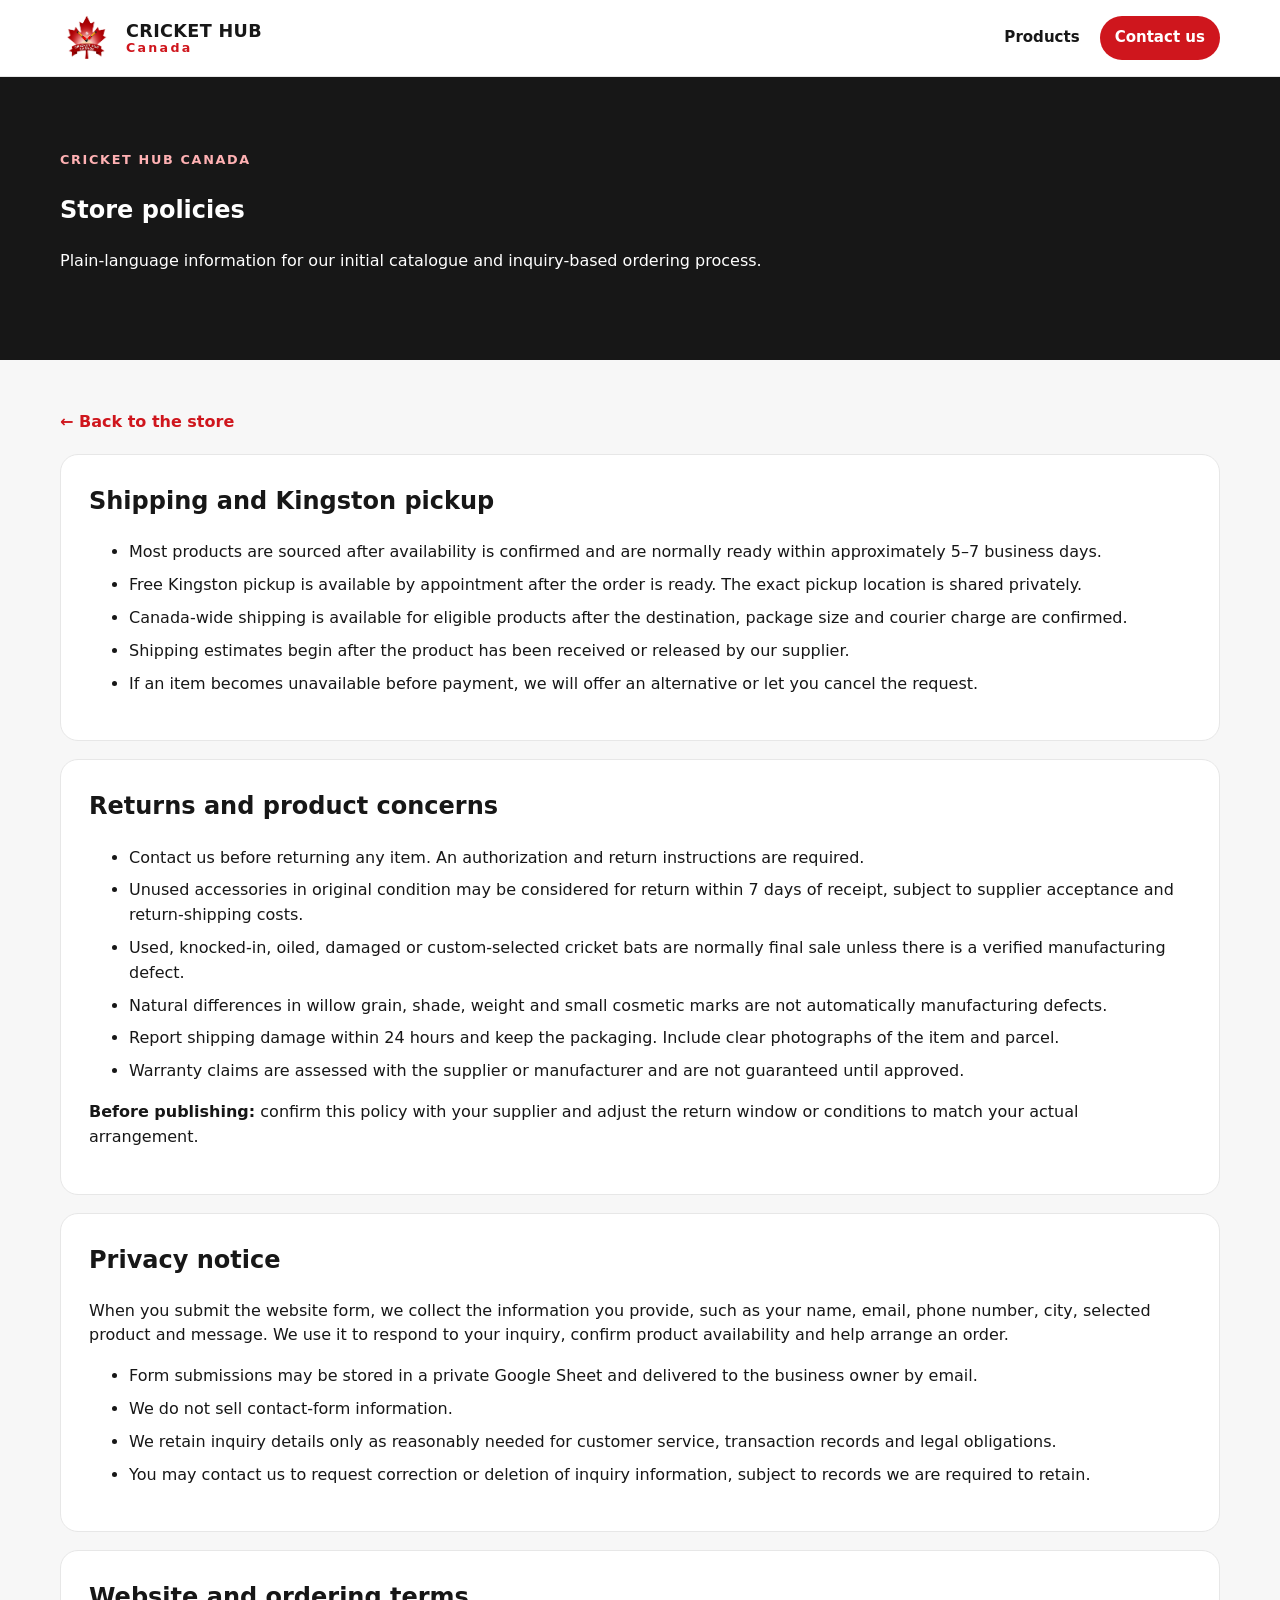
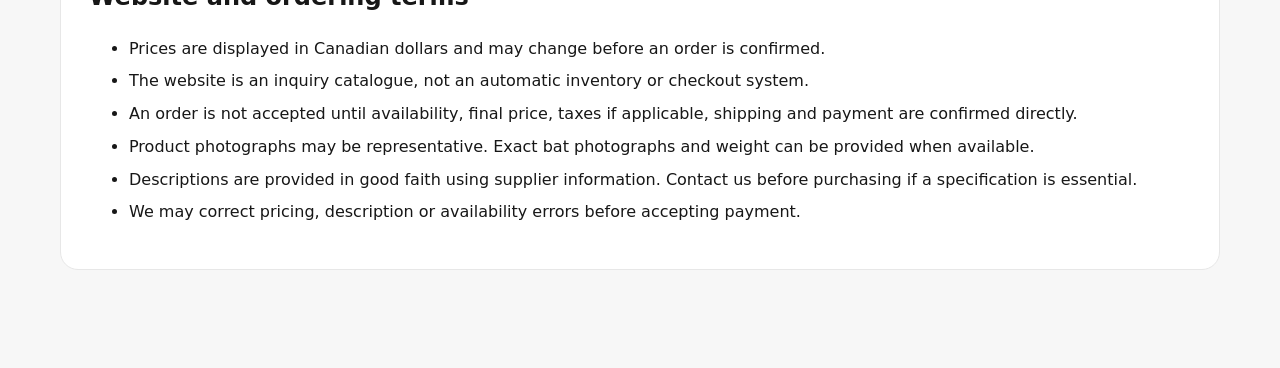
==== policies.html @ ca2ebd6f "Place website files at repository root" ====
<!doctype html>
<html lang="en-CA">
<head>
  <meta charset="utf-8">
  <meta name="viewport" content="width=device-width, initial-scale=1">
  <title>Store Policies | Cricket Hub Canada</title>
  <meta name="description" content="Shipping, pickup, returns, privacy and website terms for Cricket Hub Canada.">
  <link rel="icon" href="assets/images/brand/icon-192.png">
  <link rel="stylesheet" href="assets/css/styles.css">
</head>
<body class="policy-page">
  <header class="site-header">
    <div class="container nav">
      <a class="brand" href="./">
        <img src="assets/images/brand/logo.png" alt="">
        <span class="brand-text"><strong>Cricket Hub</strong><span>Canada</span></span>
      </a>
      <nav class="nav-links" style="display:flex;position:static;border:0;padding:0">
        <a href="./#products">Products</a>
        <a href="./#contact" class="nav-cta">Contact us</a>
      </nav>
    </div>
  </header>
  <main>
    <section class="policy-hero">
      <div class="container">
        <span class="eyebrow">Cricket Hub Canada</span>
        <h1>Store policies</h1>
        <p>Plain-language information for our initial catalogue and inquiry-based ordering process.</p>
      </div>
    </section>
    <div class="container policy-content">
      <a class="back-link" href="./">← Back to the store</a>

      <section class="policy-card" id="shipping">
        <h2>Shipping and Kingston pickup</h2>
        <ul>
          <li>Most products are sourced after availability is confirmed and are normally ready within approximately 5–7 business days.</li>
          <li>Free Kingston pickup is available by appointment after the order is ready. The exact pickup location is shared privately.</li>
          <li>Canada-wide shipping is available for eligible products after the destination, package size and courier charge are confirmed.</li>
          <li>Shipping estimates begin after the product has been received or released by our supplier.</li>
          <li>If an item becomes unavailable before payment, we will offer an alternative or let you cancel the request.</li>
        </ul>
      </section>

      <section class="policy-card" id="returns">
        <h2>Returns and product concerns</h2>
        <ul>
          <li>Contact us before returning any item. An authorization and return instructions are required.</li>
          <li>Unused accessories in original condition may be considered for return within 7 days of receipt, subject to supplier acceptance and return-shipping costs.</li>
          <li>Used, knocked-in, oiled, damaged or custom-selected cricket bats are normally final sale unless there is a verified manufacturing defect.</li>
          <li>Natural differences in willow grain, shade, weight and small cosmetic marks are not automatically manufacturing defects.</li>
          <li>Report shipping damage within 24 hours and keep the packaging. Include clear photographs of the item and parcel.</li>
          <li>Warranty claims are assessed with the supplier or manufacturer and are not guaranteed until approved.</li>
        </ul>
        <p><strong>Before publishing:</strong> confirm this policy with your supplier and adjust the return window or conditions to match your actual arrangement.</p>
      </section>

      <section class="policy-card" id="privacy">
        <h2>Privacy notice</h2>
        <p>When you submit the website form, we collect the information you provide, such as your name, email, phone number, city, selected product and message. We use it to respond to your inquiry, confirm product availability and help arrange an order.</p>
        <ul>
          <li>Form submissions may be stored in a private Google Sheet and delivered to the business owner by email.</li>
          <li>We do not sell contact-form information.</li>
          <li>We retain inquiry details only as reasonably needed for customer service, transaction records and legal obligations.</li>
          <li>You may contact us to request correction or deletion of inquiry information, subject to records we are required to retain.</li>
        </ul>
      </section>

      <section class="policy-card" id="terms">
        <h2>Website and ordering terms</h2>
        <ul>
          <li>Prices are displayed in Canadian dollars and may change before an order is confirmed.</li>
          <li>The website is an inquiry catalogue, not an automatic inventory or checkout system.</li>
          <li>An order is not accepted until availability, final price, taxes if applicable, shipping and payment are confirmed directly.</li>
          <li>Product photographs may be representative. Exact bat photographs and weight can be provided when available.</li>
          <li>Descriptions are provided in good faith using supplier information. Contact us before purchasing if a specification is essential.</li>
          <li>We may correct pricing, description or availability errors before accepting payment.</li>
        </ul>
      </section>
    </div>
  </main>
</body>
</html>
---- assets/css/styles.css ----
:root {
  --red: #cf161d;
  --red-dark: #9f0e13;
  --ink: #171717;
  --muted: #666;
  --line: #e7e7e7;
  --soft: #f7f7f7;
  --white: #fff;
  --success: #146c43;
  --warning: #8a5600;
  --shadow: 0 18px 45px rgba(0,0,0,.10);
  --radius: 18px;
}
* { box-sizing: border-box; }
html { scroll-behavior: smooth; }
body {
  margin: 0;
  font-family: Inter, ui-sans-serif, system-ui, -apple-system, BlinkMacSystemFont, "Segoe UI", sans-serif;
  color: var(--ink);
  background: var(--white);
  line-height: 1.55;
}
body.modal-open { overflow: hidden; }
img { display: block; max-width: 100%; }
a { color: inherit; }
button, input, select, textarea { font: inherit; }
button { cursor: pointer; }
.container { width: min(1160px, calc(100% - 32px)); margin: 0 auto; }
.skip-link {
  position: absolute; left: -9999px; top: 8px; z-index: 2000;
  background: #fff; padding: 10px 14px; border-radius: 8px;
}
.skip-link:focus { left: 12px; }
.announcement {
  background: var(--ink); color: #fff; font-size: .9rem; text-align: center;
  padding: 8px 16px;
}
.site-header {
  position: sticky; top: 0; z-index: 1000;
  background: rgba(255,255,255,.96);
  border-bottom: 1px solid var(--line);
  backdrop-filter: blur(10px);
}
.nav {
  min-height: 76px; display: flex; align-items: center; justify-content: space-between; gap: 20px;
}
.brand { display: inline-flex; align-items: center; gap: 12px; text-decoration: none; font-weight: 900; }
.brand img { width: 54px; height: 54px; object-fit: contain; }
.brand-text { display: flex; flex-direction: column; line-height: 1.05; }
.brand-text strong { font-size: 1.1rem; text-transform: uppercase; letter-spacing: .02em; }
.brand-text span { color: var(--red); font-size: .79rem; font-weight: 800; letter-spacing: .18em; }
.nav-links { display: flex; align-items: center; gap: 20px; }
.nav-links a { text-decoration: none; font-weight: 700; font-size: .94rem; }
.nav-links a:hover { color: var(--red); }
.nav-cta { background: var(--red); color: #fff !important; padding: 10px 15px; border-radius: 999px; }
.menu-toggle { display: none; border: 0; background: transparent; font-size: 1.6rem; }
.hero { background: #181818; color: #fff; }
.hero-grid { display: grid; grid-template-columns: 1.08fr .92fr; align-items: center; min-height: 520px; }
.hero-copy { padding: 64px 0; }
.eyebrow {
  display: inline-flex; align-items: center; gap: 8px; color: #ffb1b3; font-weight: 900;
  text-transform: uppercase; letter-spacing: .13em; font-size: .8rem;
}
.hero h1 { font-size: clamp(2.45rem, 5vw, 5rem); line-height: .98; margin: 18px 0 20px; max-width: 720px; }
.hero p { font-size: 1.1rem; color: #ddd; max-width: 620px; }
.hero-actions { display: flex; flex-wrap: wrap; gap: 12px; margin-top: 28px; }
.btn {
  display: inline-flex; align-items: center; justify-content: center; gap: 8px;
  min-height: 46px; padding: 11px 18px; border-radius: 10px; border: 1px solid transparent;
  text-decoration: none; font-weight: 850; transition: .2s ease;
}
.btn:hover { transform: translateY(-1px); }
.btn-primary { background: var(--red); color: #fff; }
.btn-primary:hover { background: var(--red-dark); }
.btn-light { background: #fff; color: var(--ink); }
.btn-outline { background: transparent; color: var(--ink); border-color: #cfcfcf; }
.btn-outline:hover { border-color: var(--red); color: var(--red); }
.btn-dark { background: var(--ink); color: #fff; }
.hero-media { align-self: stretch; display: flex; align-items: center; justify-content: center; overflow: hidden; }
.hero-media img { width: 100%; height: 100%; object-fit: cover; object-position: center; }
.trust-strip { border-bottom: 1px solid var(--line); background: #fff; }
.trust-grid { display: grid; grid-template-columns: repeat(3, 1fr); gap: 1px; background: var(--line); }
.trust-item { background: #fff; padding: 20px; text-align: center; }
.trust-item strong { display: block; }
.trust-item span { color: var(--muted); font-size: .9rem; }
.section { padding: 76px 0; }
.section-soft { background: var(--soft); }
.section-heading { display: flex; justify-content: space-between; align-items: end; gap: 24px; margin-bottom: 28px; }
.section-heading h2 { font-size: clamp(2rem, 4vw, 3.2rem); margin: 0; line-height: 1.05; }
.section-heading p { color: var(--muted); max-width: 600px; margin: 8px 0 0; }
.filters { display: flex; gap: 8px; flex-wrap: wrap; margin: 24px 0 30px; }
.filter-btn {
  border: 1px solid var(--line); border-radius: 999px; background: #fff; padding: 9px 14px;
  font-weight: 800;
}
.filter-btn.active, .filter-btn:hover { background: var(--ink); color: #fff; border-color: var(--ink); }
.product-grid { display: grid; grid-template-columns: repeat(4, 1fr); gap: 20px; }
.product-card {
  border: 1px solid var(--line); border-radius: var(--radius); overflow: hidden; background: #fff;
  box-shadow: 0 6px 20px rgba(0,0,0,.04); display: flex; flex-direction: column;
}
.product-image-wrap { position: relative; background: #f5f5f5; aspect-ratio: 4/5; overflow: hidden; }
.product-image-wrap img { width: 100%; height: 100%; object-fit: contain; padding: 16px; transition: transform .25s ease; }
.product-card:hover .product-image-wrap img { transform: scale(1.025); }
.badge {
  position: absolute; left: 12px; top: 12px; background: var(--red); color: #fff;
  font-size: .75rem; font-weight: 900; padding: 6px 9px; border-radius: 999px;
}
.product-body { padding: 17px; display: flex; flex-direction: column; flex: 1; }
.product-category { color: var(--red); font-size: .76rem; font-weight: 900; text-transform: uppercase; letter-spacing: .09em; }
.product-card h3 { margin: 8px 0 9px; font-size: 1.08rem; line-height: 1.22; }
.product-short { color: var(--muted); font-size: .9rem; margin: 0 0 16px; flex: 1; }
.product-price { font-size: 1.25rem; font-weight: 950; margin-bottom: 13px; }
.product-actions { display: grid; grid-template-columns: 1fr 1fr; gap: 8px; }
.product-actions .btn { padding: 9px 10px; min-height: 42px; font-size: .86rem; }
.note-card {
  padding: 24px; border-radius: var(--radius); background: #fff; border: 1px solid var(--line);
}
.how-grid { display: grid; grid-template-columns: repeat(4, 1fr); gap: 16px; counter-reset: steps; }
.how-card { padding: 24px; border: 1px solid var(--line); border-radius: var(--radius); background: #fff; }
.how-card::before {
  counter-increment: steps; content: counter(steps);
  width: 38px; height: 38px; display: grid; place-items: center; border-radius: 50%;
  background: var(--red); color: #fff; font-weight: 950; margin-bottom: 17px;
}
.how-card h3 { margin: 0 0 8px; }
.how-card p { color: var(--muted); margin: 0; }
.contact-grid { display: grid; grid-template-columns: .82fr 1.18fr; gap: 36px; align-items: start; }
.contact-copy h2 { font-size: clamp(2rem, 4vw, 3.2rem); margin-top: 0; line-height: 1.05; }
.contact-list { display: grid; gap: 12px; margin-top: 24px; }
.contact-list a, .contact-list div {
  border: 1px solid var(--line); background: #fff; padding: 14px 16px; border-radius: 12px; text-decoration: none;
}
.contact-form {
  background: #fff; border: 1px solid var(--line); border-radius: var(--radius); padding: 26px;
  box-shadow: var(--shadow);
}
.form-grid { display: grid; grid-template-columns: 1fr 1fr; gap: 15px; }
.field { display: grid; gap: 6px; }
.field.full { grid-column: 1 / -1; }
.field label { font-weight: 800; font-size: .9rem; }
.field input, .field select, .field textarea {
  width: 100%; border: 1px solid #cfcfcf; border-radius: 10px; padding: 12px 13px; background: #fff;
}
.field textarea { min-height: 145px; resize: vertical; }
.field input:focus, .field select:focus, .field textarea:focus { outline: 3px solid rgba(207,22,29,.15); border-color: var(--red); }
.checkbox-row { display: flex; align-items: flex-start; gap: 10px; margin: 16px 0; font-size: .88rem; color: var(--muted); }
.checkbox-row input { margin-top: 4px; }
.form-status { min-height: 24px; font-weight: 800; margin: 12px 0 0; }
.form-status.success { color: var(--success); }
.form-status.warning { color: var(--warning); }
.hp-field { position: absolute !important; left: -10000px !important; width: 1px !important; height: 1px !important; overflow: hidden !important; }
.site-footer { background: #111; color: #ddd; padding: 45px 0 22px; }
.footer-grid { display: grid; grid-template-columns: 1.3fr .8fr .9fr; gap: 30px; }
.footer-grid h3 { color: #fff; margin-top: 0; }
.footer-grid a { color: #ddd; text-decoration: none; }
.footer-grid a:hover { color: #fff; }
.footer-links { display: grid; gap: 8px; }
.footer-bottom { border-top: 1px solid #333; margin-top: 30px; padding-top: 18px; font-size: .86rem; color: #aaa; }
.modal {
  position: fixed; inset: 0; z-index: 2000; background: rgba(0,0,0,.68);
  display: none; padding: 20px; overflow: auto;
}
.modal.open { display: grid; place-items: center; }
.modal-dialog {
  width: min(1000px, 100%); max-height: calc(100vh - 40px); overflow: auto;
  background: #fff; border-radius: 20px; position: relative; box-shadow: var(--shadow);
}
.modal-close {
  position: sticky; top: 12px; float: right; z-index: 2; margin: 12px 12px -50px 0;
  border: 0; background: #111; color: #fff; width: 40px; height: 40px; border-radius: 50%; font-size: 1.2rem;
}
.modal-content { display: grid; grid-template-columns: 1fr 1fr; min-height: 580px; }
.gallery { padding: 28px; background: #f7f7f7; }
.gallery-main { width: 100%; aspect-ratio: 1/1.12; object-fit: contain; background: #fff; border-radius: 14px; }
.gallery-thumbs { display: flex; gap: 8px; margin-top: 12px; overflow-x: auto; }
.thumb {
  width: 72px; height: 72px; background: #fff; border: 2px solid transparent; border-radius: 9px; padding: 4px;
}
.thumb.active { border-color: var(--red); }
.thumb img { width: 100%; height: 100%; object-fit: contain; }
.modal-details { padding: 38px 32px; }
.modal-details h2 { font-size: 2rem; line-height: 1.05; margin: 10px 0; }
.modal-price { font-size: 1.7rem; font-weight: 950; margin: 14px 0; }
.modal-description { color: var(--muted); }
.variant-group { margin: 20px 0; }
.variant-group label { display: block; font-weight: 900; margin-bottom: 7px; }
.variant-select { width: 100%; padding: 11px 12px; border: 1px solid #ccc; border-radius: 10px; }
.feature-list { padding-left: 19px; }
.feature-list li { margin: 7px 0; }
.availability { border-left: 4px solid var(--red); padding: 10px 12px; background: #fff5f5; font-weight: 750; font-size: .9rem; }
.modal-actions { display: flex; flex-wrap: wrap; gap: 9px; margin-top: 22px; }
.policy-page { background: var(--soft); min-height: 100vh; }
.policy-hero { background: #171717; color: #fff; padding: 70px 0; }
.policy-content { padding: 50px 0 80px; }
.policy-card { background: #fff; border: 1px solid var(--line); border-radius: var(--radius); padding: 28px; margin-bottom: 18px; }
.policy-card h2 { margin-top: 0; }
.policy-card li { margin: 8px 0; }
.back-link { display: inline-flex; margin-bottom: 20px; color: var(--red); font-weight: 900; text-decoration: none; }
@media (max-width: 1000px) {
  .product-grid { grid-template-columns: repeat(3, 1fr); }
  .how-grid { grid-template-columns: repeat(2, 1fr); }
}
@media (max-width: 800px) {
  .menu-toggle { display: block; }
  .nav-links {
    display: none; position: absolute; left: 0; right: 0; top: 76px; background: #fff;
    padding: 16px; border-bottom: 1px solid var(--line); flex-direction: column; align-items: stretch;
  }
  .nav-links.open { display: flex; }
  .nav-links a { padding: 8px 2px; }
  .hero-grid { grid-template-columns: 1fr; }
  .hero-copy { padding: 54px 0 34px; }
  .hero-media { min-height: 260px; }
  .trust-grid { grid-template-columns: 1fr; }
  .product-grid { grid-template-columns: repeat(2, 1fr); }
  .contact-grid { grid-template-columns: 1fr; }
  .footer-grid { grid-template-columns: 1fr; }
  .modal-content { grid-template-columns: 1fr; }
}
@media (max-width: 560px) {
  .container { width: min(100% - 22px, 1160px); }
  .brand-text strong { font-size: .95rem; }
  .brand img { width: 47px; height: 47px; }
  .hero h1 { font-size: 2.6rem; }
  .section { padding: 56px 0; }
  .product-grid { grid-template-columns: 1fr; }
  .product-actions { grid-template-columns: 1fr; }
  .how-grid { grid-template-columns: 1fr; }
  .form-grid { grid-template-columns: 1fr; }
  .field.full { grid-column: auto; }
  .contact-form { padding: 19px; }
  .modal { padding: 0; }
  .modal-dialog { max-height: 100vh; min-height: 100vh; border-radius: 0; }
  .gallery { padding: 18px; }
  .modal-details { padding: 25px 19px 35px; }
}
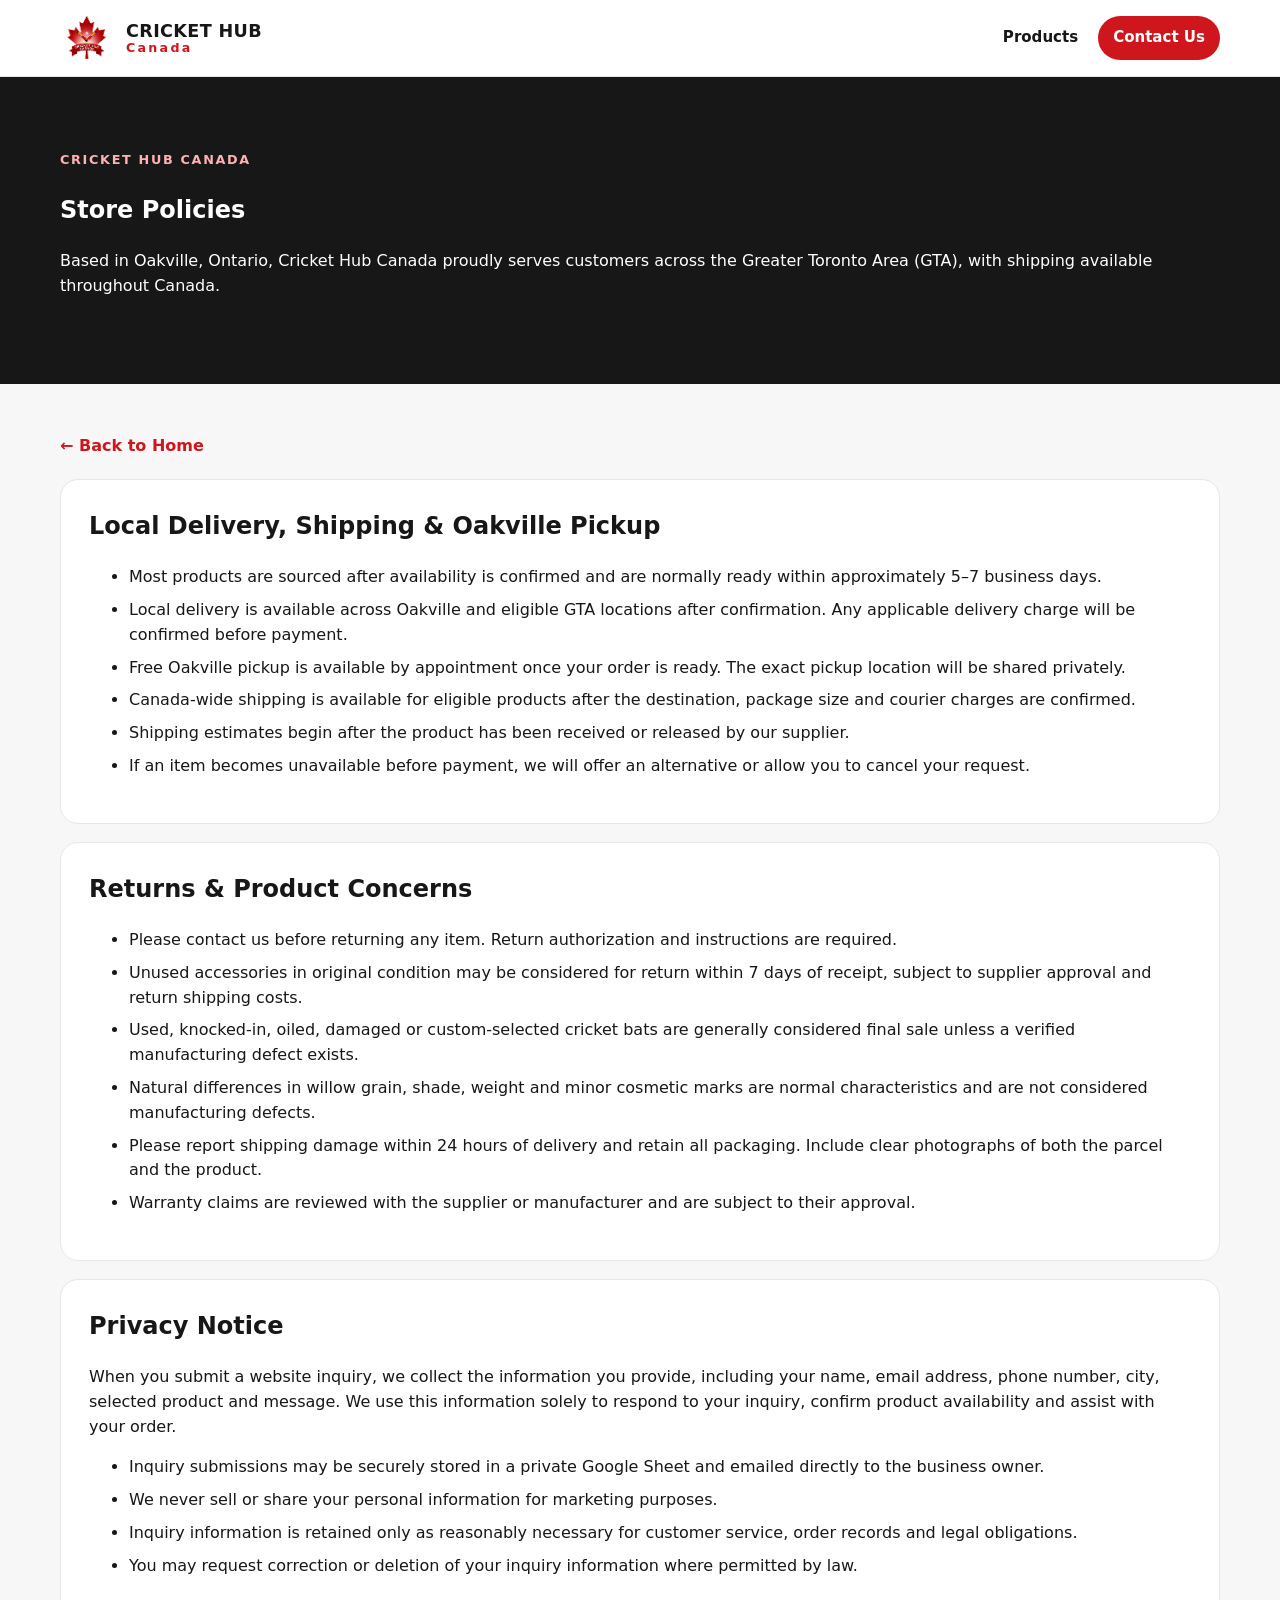
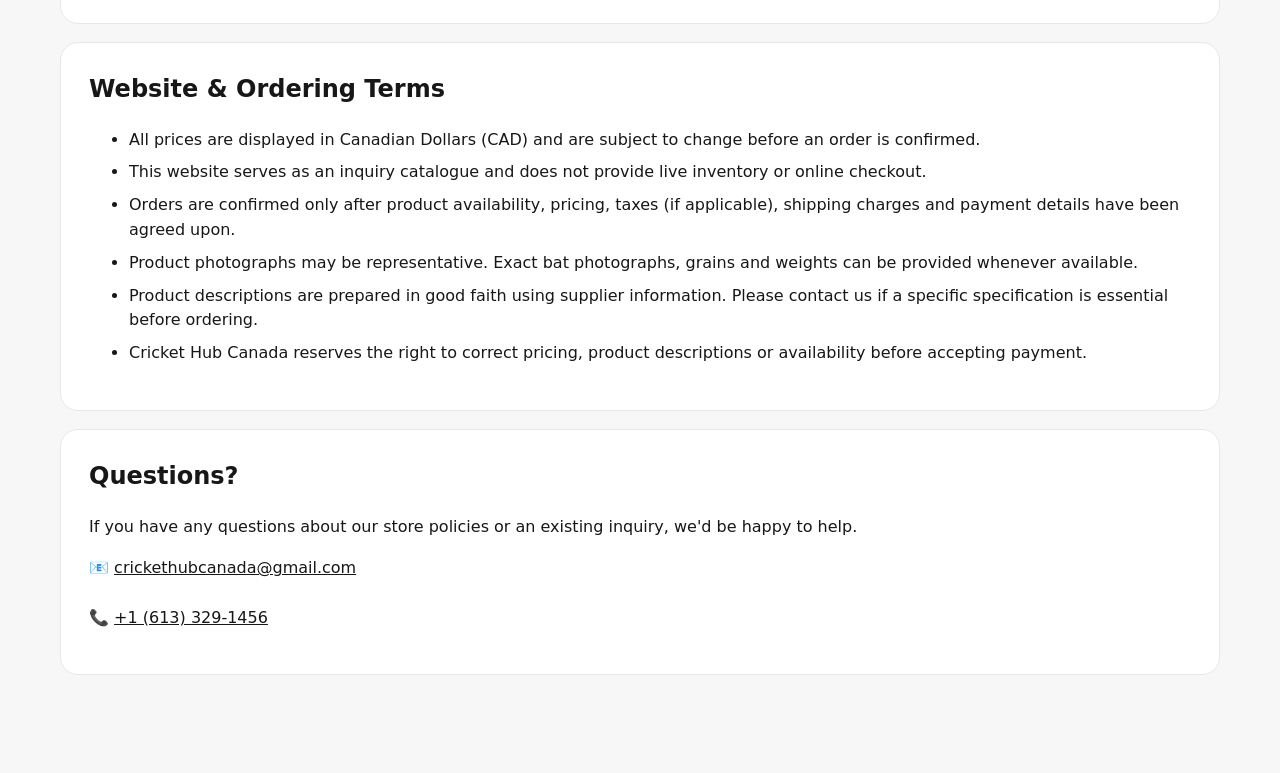
==== commit d90fa873: "Update website location to Oakville and GTA" ====
--- a/policies.html
+++ b/policies.html
@@ -3,82 +3,209 @@
 <head>
   <meta charset="utf-8">
   <meta name="viewport" content="width=device-width, initial-scale=1">
-  <title>Store Policies | Cricket Hub Canada</title>
-  <meta name="description" content="Shipping, pickup, returns, privacy and website terms for Cricket Hub Canada.">
+  <title>Shipping, Returns & Store Policies | Cricket Hub Canada</title>
+  <meta name="description" content="Learn about shipping, local delivery across the GTA, Oakville pickup, returns, privacy and ordering policies for Cricket Hub Canada.">
   <link rel="icon" href="assets/images/brand/icon-192.png">
   <link rel="stylesheet" href="assets/css/styles.css">
 </head>
 <body class="policy-page">
-  <header class="site-header">
-    <div class="container nav">
-      <a class="brand" href="./">
-        <img src="assets/images/brand/logo.png" alt="">
-        <span class="brand-text"><strong>Cricket Hub</strong><span>Canada</span></span>
-      </a>
-      <nav class="nav-links" style="display:flex;position:static;border:0;padding:0">
-        <a href="./#products">Products</a>
-        <a href="./#contact" class="nav-cta">Contact us</a>
-      </nav>
-    </div>
-  </header>
-  <main>
-    <section class="policy-hero">
-      <div class="container">
-        <span class="eyebrow">Cricket Hub Canada</span>
-        <h1>Store policies</h1>
-        <p>Plain-language information for our initial catalogue and inquiry-based ordering process.</p>
-      </div>
-    </section>
-    <div class="container policy-content">
-      <a class="back-link" href="./">← Back to the store</a>
-
-      <section class="policy-card" id="shipping">
-        <h2>Shipping and Kingston pickup</h2>
-        <ul>
-          <li>Most products are sourced after availability is confirmed and are normally ready within approximately 5–7 business days.</li>
-          <li>Free Kingston pickup is available by appointment after the order is ready. The exact pickup location is shared privately.</li>
-          <li>Canada-wide shipping is available for eligible products after the destination, package size and courier charge are confirmed.</li>
-          <li>Shipping estimates begin after the product has been received or released by our supplier.</li>
-          <li>If an item becomes unavailable before payment, we will offer an alternative or let you cancel the request.</li>
-        </ul>
-      </section>
-
-      <section class="policy-card" id="returns">
-        <h2>Returns and product concerns</h2>
-        <ul>
-          <li>Contact us before returning any item. An authorization and return instructions are required.</li>
-          <li>Unused accessories in original condition may be considered for return within 7 days of receipt, subject to supplier acceptance and return-shipping costs.</li>
-          <li>Used, knocked-in, oiled, damaged or custom-selected cricket bats are normally final sale unless there is a verified manufacturing defect.</li>
-          <li>Natural differences in willow grain, shade, weight and small cosmetic marks are not automatically manufacturing defects.</li>
-          <li>Report shipping damage within 24 hours and keep the packaging. Include clear photographs of the item and parcel.</li>
-          <li>Warranty claims are assessed with the supplier or manufacturer and are not guaranteed until approved.</li>
-        </ul>
-        <p><strong>Before publishing:</strong> confirm this policy with your supplier and adjust the return window or conditions to match your actual arrangement.</p>
-      </section>
-
-      <section class="policy-card" id="privacy">
-        <h2>Privacy notice</h2>
-        <p>When you submit the website form, we collect the information you provide, such as your name, email, phone number, city, selected product and message. We use it to respond to your inquiry, confirm product availability and help arrange an order.</p>
-        <ul>
-          <li>Form submissions may be stored in a private Google Sheet and delivered to the business owner by email.</li>
-          <li>We do not sell contact-form information.</li>
-          <li>We retain inquiry details only as reasonably needed for customer service, transaction records and legal obligations.</li>
-          <li>You may contact us to request correction or deletion of inquiry information, subject to records we are required to retain.</li>
-        </ul>
-      </section>
-
-      <section class="policy-card" id="terms">
-        <h2>Website and ordering terms</h2>
-        <ul>
-          <li>Prices are displayed in Canadian dollars and may change before an order is confirmed.</li>
-          <li>The website is an inquiry catalogue, not an automatic inventory or checkout system.</li>
-          <li>An order is not accepted until availability, final price, taxes if applicable, shipping and payment are confirmed directly.</li>
-          <li>Product photographs may be representative. Exact bat photographs and weight can be provided when available.</li>
-          <li>Descriptions are provided in good faith using supplier information. Contact us before purchasing if a specification is essential.</li>
-          <li>We may correct pricing, description or availability errors before accepting payment.</li>
-        </ul>
-      </section>
-    </div>
-  </main>
+
+<header class="site-header">
+  <div class="container nav">
+    <a class="brand" href="./">
+      <img src="assets/images/brand/logo.png" alt="Cricket Hub Canada">
+      <span class="brand-text">
+        <strong>Cricket Hub</strong>
+        <span>Canada</span>
+      </span>
+    </a>
+
+    <nav class="nav-links" style="display:flex;position:static;border:0;padding:0">
+      <a href="./#products">Products</a>
+      <a href="./#contact" class="nav-cta">Contact Us</a>
+    </nav>
+  </div>
+</header>
+
+<main>
+
+<section class="policy-hero">
+  <div class="container">
+    <span class="eyebrow">Cricket Hub Canada</span>
+    <h1>Store Policies</h1>
+      <p>
+        Based in Oakville, Ontario, Cricket Hub Canada proudly serves customers across the Greater Toronto Area (GTA), with shipping available throughout Canada.
+      </p>
+  </div>
+</section>
+
+<div class="container policy-content">
+
+<a class="back-link" href="./">
+← Back to Home
+</a>
+
+<section class="policy-card" id="shipping">
+
+<h2>Local Delivery, Shipping & Oakville Pickup</h2>
+
+<ul>
+
+<li>
+Most products are sourced after availability is confirmed and are normally ready within approximately 5–7 business days.
+</li>
+
+<li>
+  Local delivery is available across Oakville and eligible GTA locations after confirmation. Any applicable delivery charge will be confirmed before payment.
+</li>
+
+<li>
+Free Oakville pickup is available by appointment once your order is ready. The exact pickup location will be shared privately.
+</li>
+
+<li>
+Canada-wide shipping is available for eligible products after the destination, package size and courier charges are confirmed.
+</li>
+
+<li>
+Shipping estimates begin after the product has been received or released by our supplier.
+</li>
+
+<li>
+If an item becomes unavailable before payment, we will offer an alternative or allow you to cancel your request.
+</li>
+
+</ul>
+
+</section>
+
+<section class="policy-card" id="returns">
+
+<h2>Returns & Product Concerns</h2>
+
+<ul>
+
+<li>
+Please contact us before returning any item. Return authorization and instructions are required.
+</li>
+
+<li>
+Unused accessories in original condition may be considered for return within 7 days of receipt, subject to supplier approval and return shipping costs.
+</li>
+
+<li>
+Used, knocked-in, oiled, damaged or custom-selected cricket bats are generally considered final sale unless a verified manufacturing defect exists.
+</li>
+
+<li>
+Natural differences in willow grain, shade, weight and minor cosmetic marks are normal characteristics and are not considered manufacturing defects.
+</li>
+
+<li>
+Please report shipping damage within 24 hours of delivery and retain all packaging. Include clear photographs of both the parcel and the product.
+</li>
+
+<li>
+Warranty claims are reviewed with the supplier or manufacturer and are subject to their approval.
+</li>
+
+</ul>
+
+</section>
+
+<section class="policy-card" id="privacy">
+
+<h2>Privacy Notice</h2>
+
+<p>
+When you submit a website inquiry, we collect the information you provide, including your name, email address, phone number, city, selected product and message. We use this information solely to respond to your inquiry, confirm product availability and assist with your order.
+</p>
+
+<ul>
+
+<li>
+Inquiry submissions may be securely stored in a private Google Sheet and emailed directly to the business owner.
+</li>
+
+<li>
+We never sell or share your personal information for marketing purposes.
+</li>
+
+<li>
+Inquiry information is retained only as reasonably necessary for customer service, order records and legal obligations.
+</li>
+
+<li>
+You may request correction or deletion of your inquiry information where permitted by law.
+</li>
+
+</ul>
+
+</section>
+
+<section class="policy-card" id="terms">
+
+<h2>Website & Ordering Terms</h2>
+
+<ul>
+
+<li>
+All prices are displayed in Canadian Dollars (CAD) and are subject to change before an order is confirmed.
+</li>
+
+<li>
+This website serves as an inquiry catalogue and does not provide live inventory or online checkout.
+</li>
+
+<li>
+Orders are confirmed only after product availability, pricing, taxes (if applicable), shipping charges and payment details have been agreed upon.
+</li>
+
+<li>
+Product photographs may be representative. Exact bat photographs, grains and weights can be provided whenever available.
+</li>
+
+<li>
+Product descriptions are prepared in good faith using supplier information. Please contact us if a specific specification is essential before ordering.
+</li>
+
+<li>
+Cricket Hub Canada reserves the right to correct pricing, product descriptions or availability before accepting payment.
+</li>
+
+</ul>
+
+</section>
+
+<section class="policy-card">
+
+<h2>Questions?</h2>
+
+<p>
+If you have any questions about our store policies or an existing inquiry, we'd be happy to help.
+</p>
+
+<p>
+
+📧
+<a href="mailto:crickethubcanada@gmail.com">
+crickethubcanada@gmail.com
+</a>
+
+<br><br>
+
+📞
+<a href="tel:+16133291456">
++1 (613) 329-1456
+</a>
+
+</p>
+
+</section>
+
+</div>
+
+</main>
+
 </body>
-</html>
+</html>
--- a/assets/css/styles.css
+++ b/assets/css/styles.css
@@ -202,21 +202,75 @@
   .how-grid { grid-template-columns: repeat(2, 1fr); }
 }
 @media (max-width: 800px) {
-  .menu-toggle { display: block; }
+  .menu-toggle {
+    display: block;
+  }
+
   .nav-links {
-    display: none; position: absolute; left: 0; right: 0; top: 76px; background: #fff;
-    padding: 16px; border-bottom: 1px solid var(--line); flex-direction: column; align-items: stretch;
-  }
-  .nav-links.open { display: flex; }
-  .nav-links a { padding: 8px 2px; }
-  .hero-grid { grid-template-columns: 1fr; }
-  .hero-copy { padding: 54px 0 34px; }
-  .hero-media { min-height: 260px; }
-  .trust-grid { grid-template-columns: 1fr; }
-  .product-grid { grid-template-columns: repeat(2, 1fr); }
-  .contact-grid { grid-template-columns: 1fr; }
-  .footer-grid { grid-template-columns: 1fr; }
-  .modal-content { grid-template-columns: 1fr; }
+    display: none;
+    position: absolute;
+    top: 76px;
+    left: 0;
+    right: 0;
+    flex-direction: column;
+    align-items: stretch;
+    gap: 6px;
+    background: #fff;
+    padding: 16px;
+    border-bottom: 1px solid var(--line);
+  }
+
+  .nav-links.open {
+    display: flex;
+  }
+
+  .nav-links a {
+    padding: 8px 2px;
+  }
+
+  .hero-grid {
+    grid-template-columns: 1fr;
+    gap: 0;
+  }
+
+  .hero-copy {
+    order: 1;
+    padding: 54px 0 34px;
+  }
+
+  .hero-media {
+    order: 2;
+    min-height: 0;
+    padding: 0 0 42px;
+  }
+
+  .hero-media img {
+    display: block;
+    width: 100%;
+    height: auto;
+    max-height: none;
+    object-fit: contain;
+  }
+
+  .trust-grid {
+    grid-template-columns: 1fr;
+  }
+
+  .product-grid {
+    grid-template-columns: repeat(2, 1fr);
+  }
+
+  .contact-grid {
+    grid-template-columns: 1fr;
+  }
+
+  .footer-grid {
+    grid-template-columns: 1fr;
+  }
+
+  .modal-content {
+    grid-template-columns: 1fr;
+  }
 }
 @media (max-width: 560px) {
   .container { width: min(100% - 22px, 1160px); }
@@ -235,3 +289,93 @@
   .gallery { padding: 18px; }
   .modal-details { padding: 25px 19px 35px; }
 }
+
+/* July 2026 storefront refinements */
+.hero-grid { grid-template-columns: minmax(0, .95fr) minmax(0, 1.05fr); gap: 34px; }
+.hero-media { min-width: 0; padding: 44px 0 44px 24px; overflow: visible; }
+.hero-media img {
+  width: 100%;
+  height: auto;
+  max-height: 360px;
+  object-fit: contain;
+  object-position: center;
+}
+.featured-badge { left: auto; right: 12px; background: #171717; }
+.discount-badge {
+  position: absolute; left: 12px; top: 12px; z-index: 2;
+  background: var(--red); color: #fff; font-size: .75rem; font-weight: 950;
+  padding: 6px 9px; border-radius: 4px; text-transform: uppercase;
+}
+.product-price-row { display: flex; align-items: baseline; flex-wrap: wrap; gap: 8px; margin-bottom: 13px; }
+.product-price-current { color: var(--red); font-size: 1.25rem; font-weight: 950; }
+.product-price-original { color: #777; font-size: .92rem; text-decoration: line-through; }
+.modal-price-row { display: flex; align-items: center; flex-wrap: wrap; gap: 10px; }
+.modal-price-current { color: var(--red); font-size: 1.7rem; font-weight: 950; }
+.modal-price-original { color: #777; font-size: 1rem; text-decoration: line-through; }
+.save-inline { background: var(--red); color: #fff; border-radius: 4px; padding: 4px 7px; font-size: .78rem; font-weight: 900; }
+@media (max-width: 800px) {
+  .hero-grid { gap: 0; }
+  .hero-media { min-height: 0; padding: 0 0 42px; }
+  .hero-media img { max-height: none; width: 100%; height: auto; object-fit: contain; }
+}
+@media (max-width: 560px) {
+  .hero-copy { padding-bottom: 24px; }
+  .hero-media { padding-bottom: 32px; }
+}
+/* Final mobile hero layout fix */
+@media screen and (max-width: 900px) {
+  .hero .hero-grid {
+    display: flex !important;
+    flex-direction: column !important;
+    grid-template-columns: none !important;
+    gap: 0 !important;
+    min-height: auto !important;
+  }
+
+  .hero .hero-copy {
+    display: block !important;
+    order: 1 !important;
+    width: 100% !important;
+    max-width: 100% !important;
+    padding: 48px 0 24px !important;
+  }
+
+  .hero .hero-media {
+    display: block !important;
+    position: static !important;
+    float: none !important;
+    clear: both !important;
+    order: 2 !important;
+    width: 100% !important;
+    max-width: 100% !important;
+    min-height: 0 !important;
+    margin: 0 !important;
+    padding: 10px 0 36px !important;
+    overflow: visible !important;
+  }
+
+  .hero .hero-media img {
+    display: block !important;
+    position: static !important;
+    float: none !important;
+    width: min(100%, 520px) !important;
+    height: auto !important;
+    max-height: none !important;
+    margin: 0 auto !important;
+    object-fit: contain !important;
+  }
+}
+
+@media screen and (max-width: 560px) {
+  .hero .hero-copy {
+    padding: 38px 0 20px !important;
+  }
+
+  .hero .hero-media {
+    padding: 8px 0 30px !important;
+  }
+
+  .hero .hero-media img {
+    width: 100% !important;
+  }
+}
